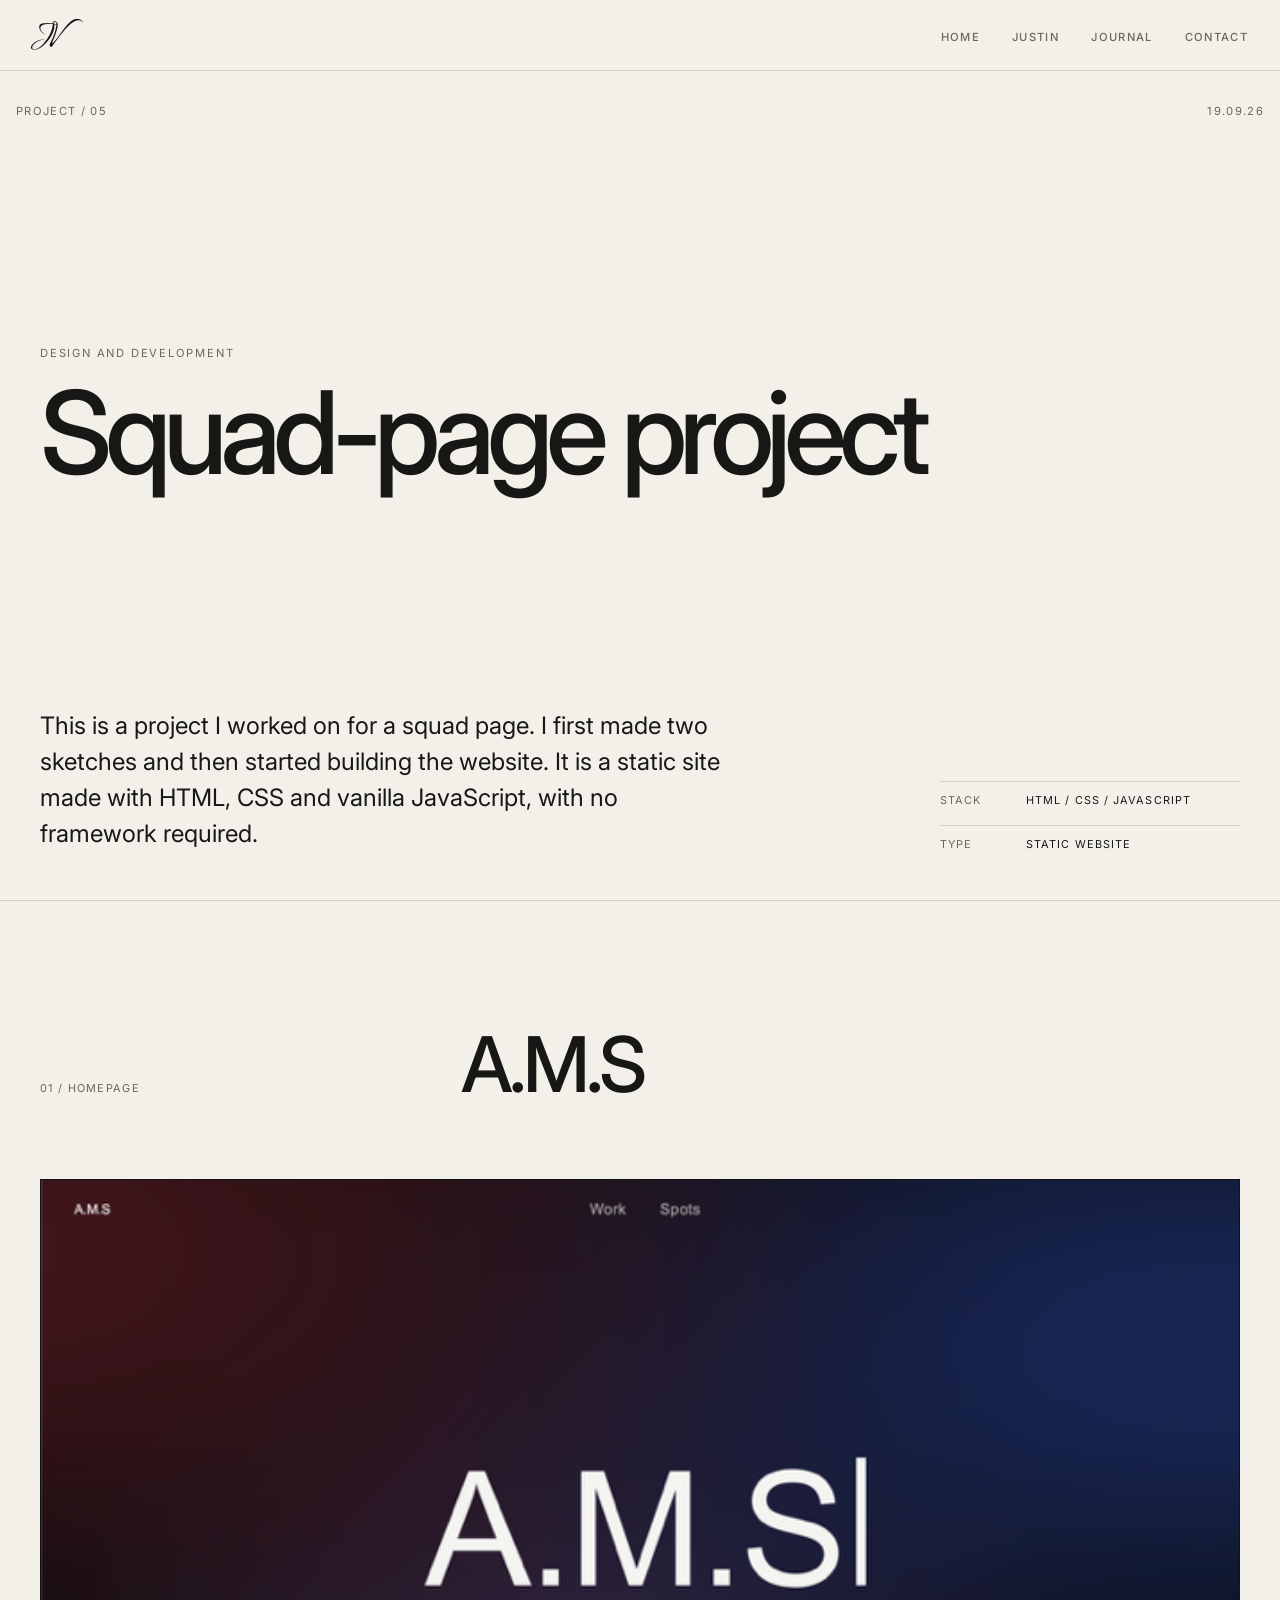
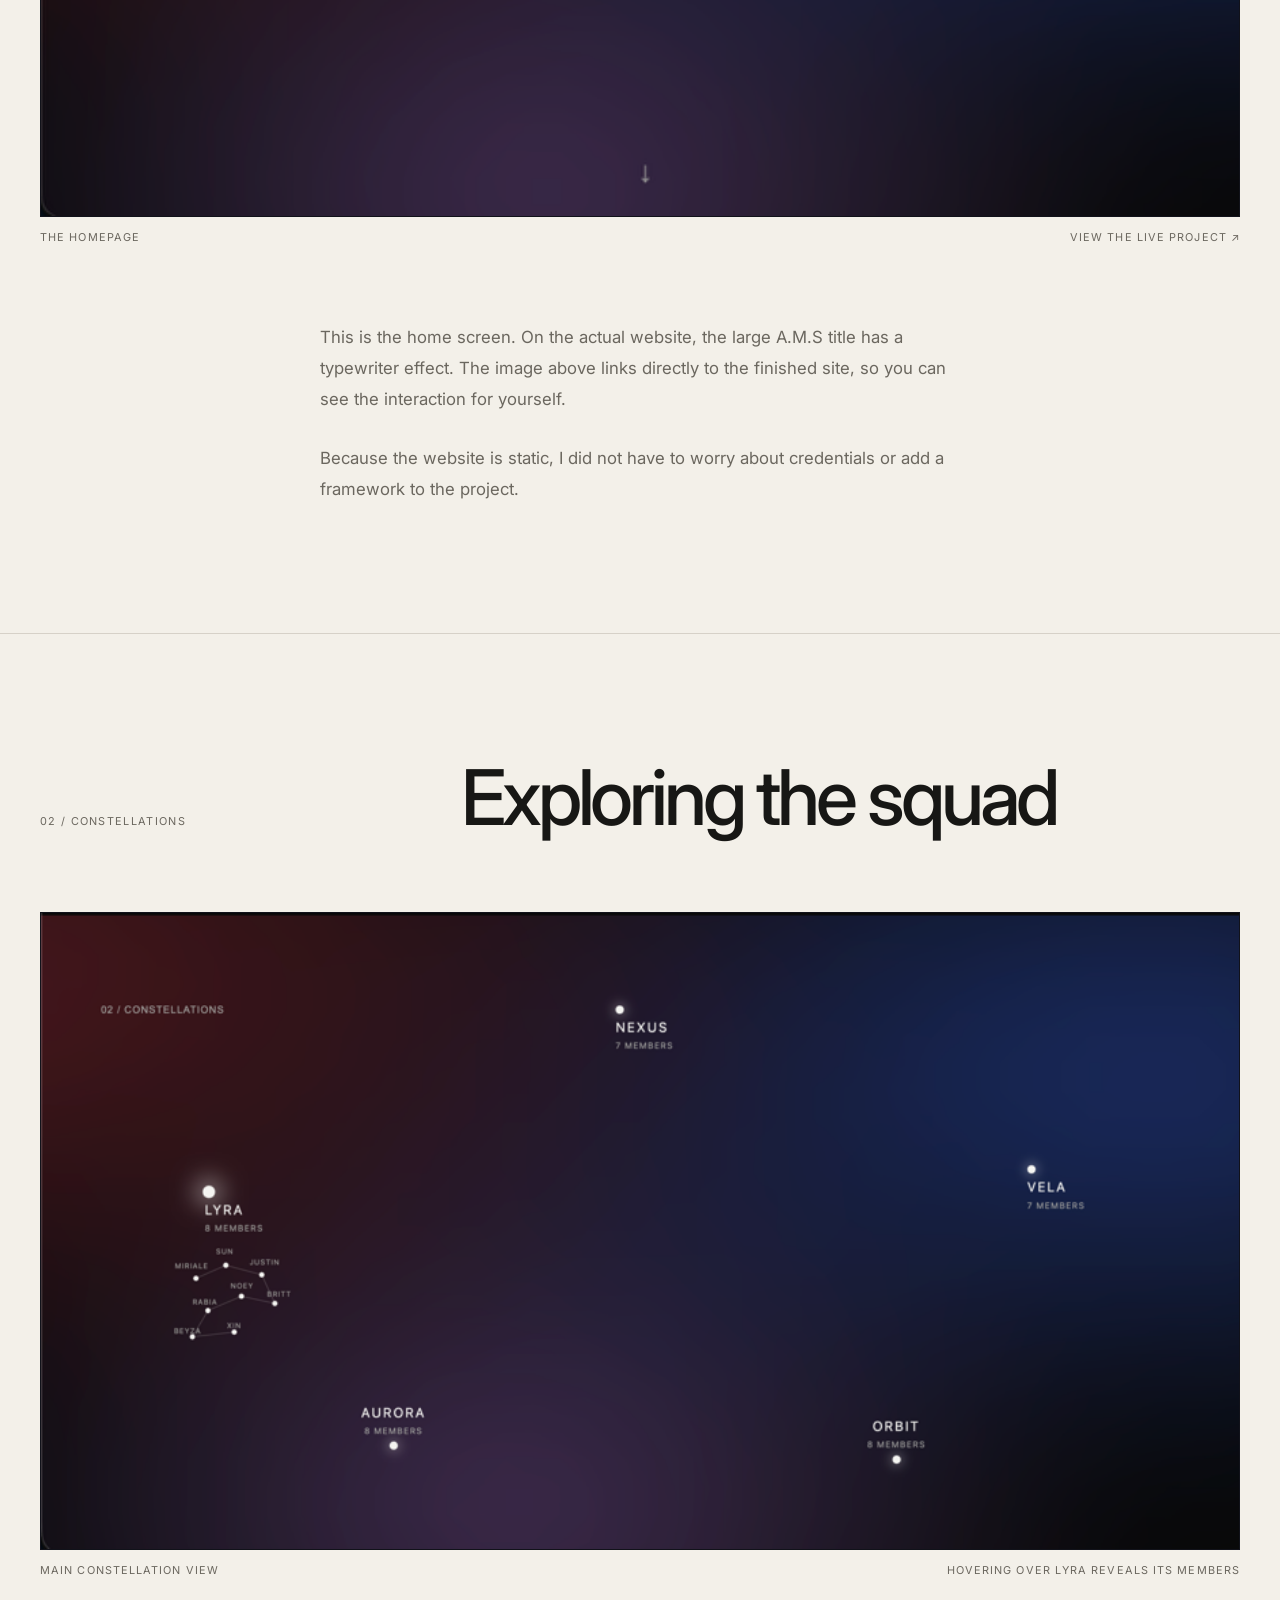
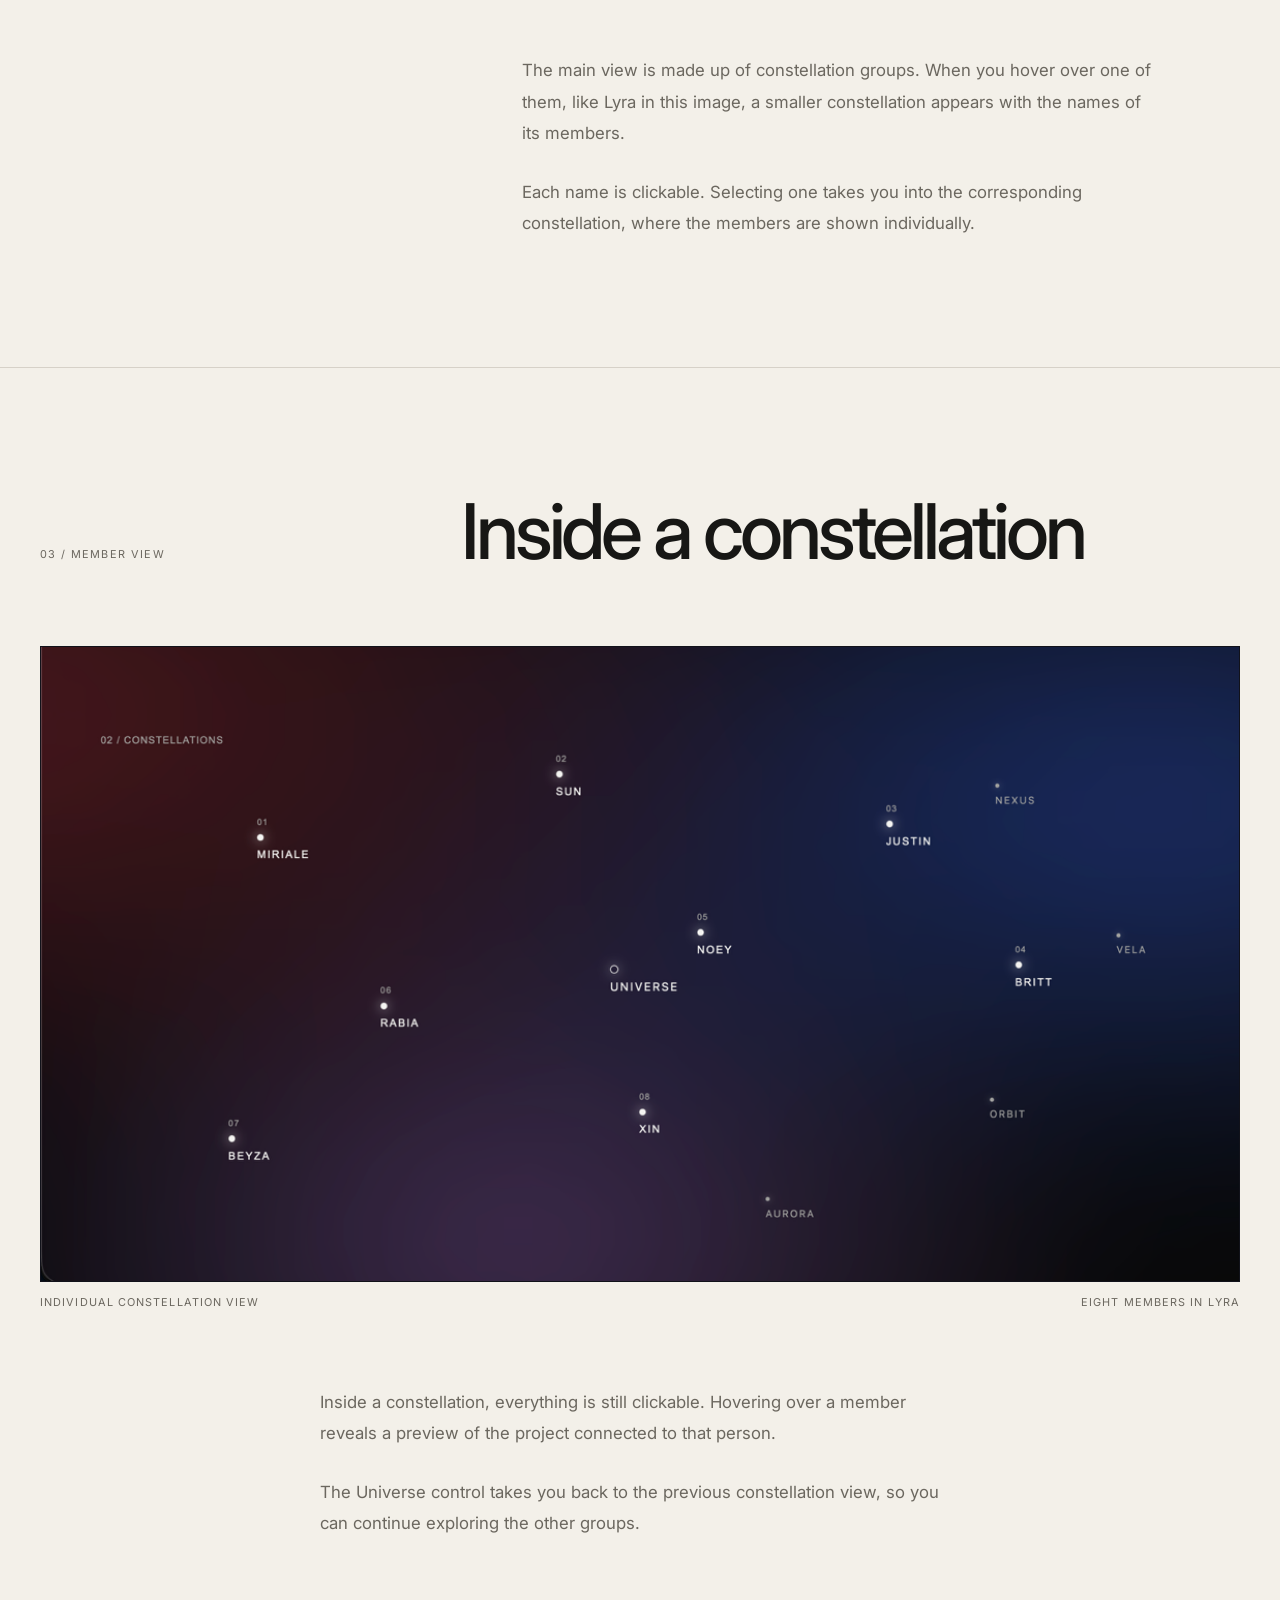
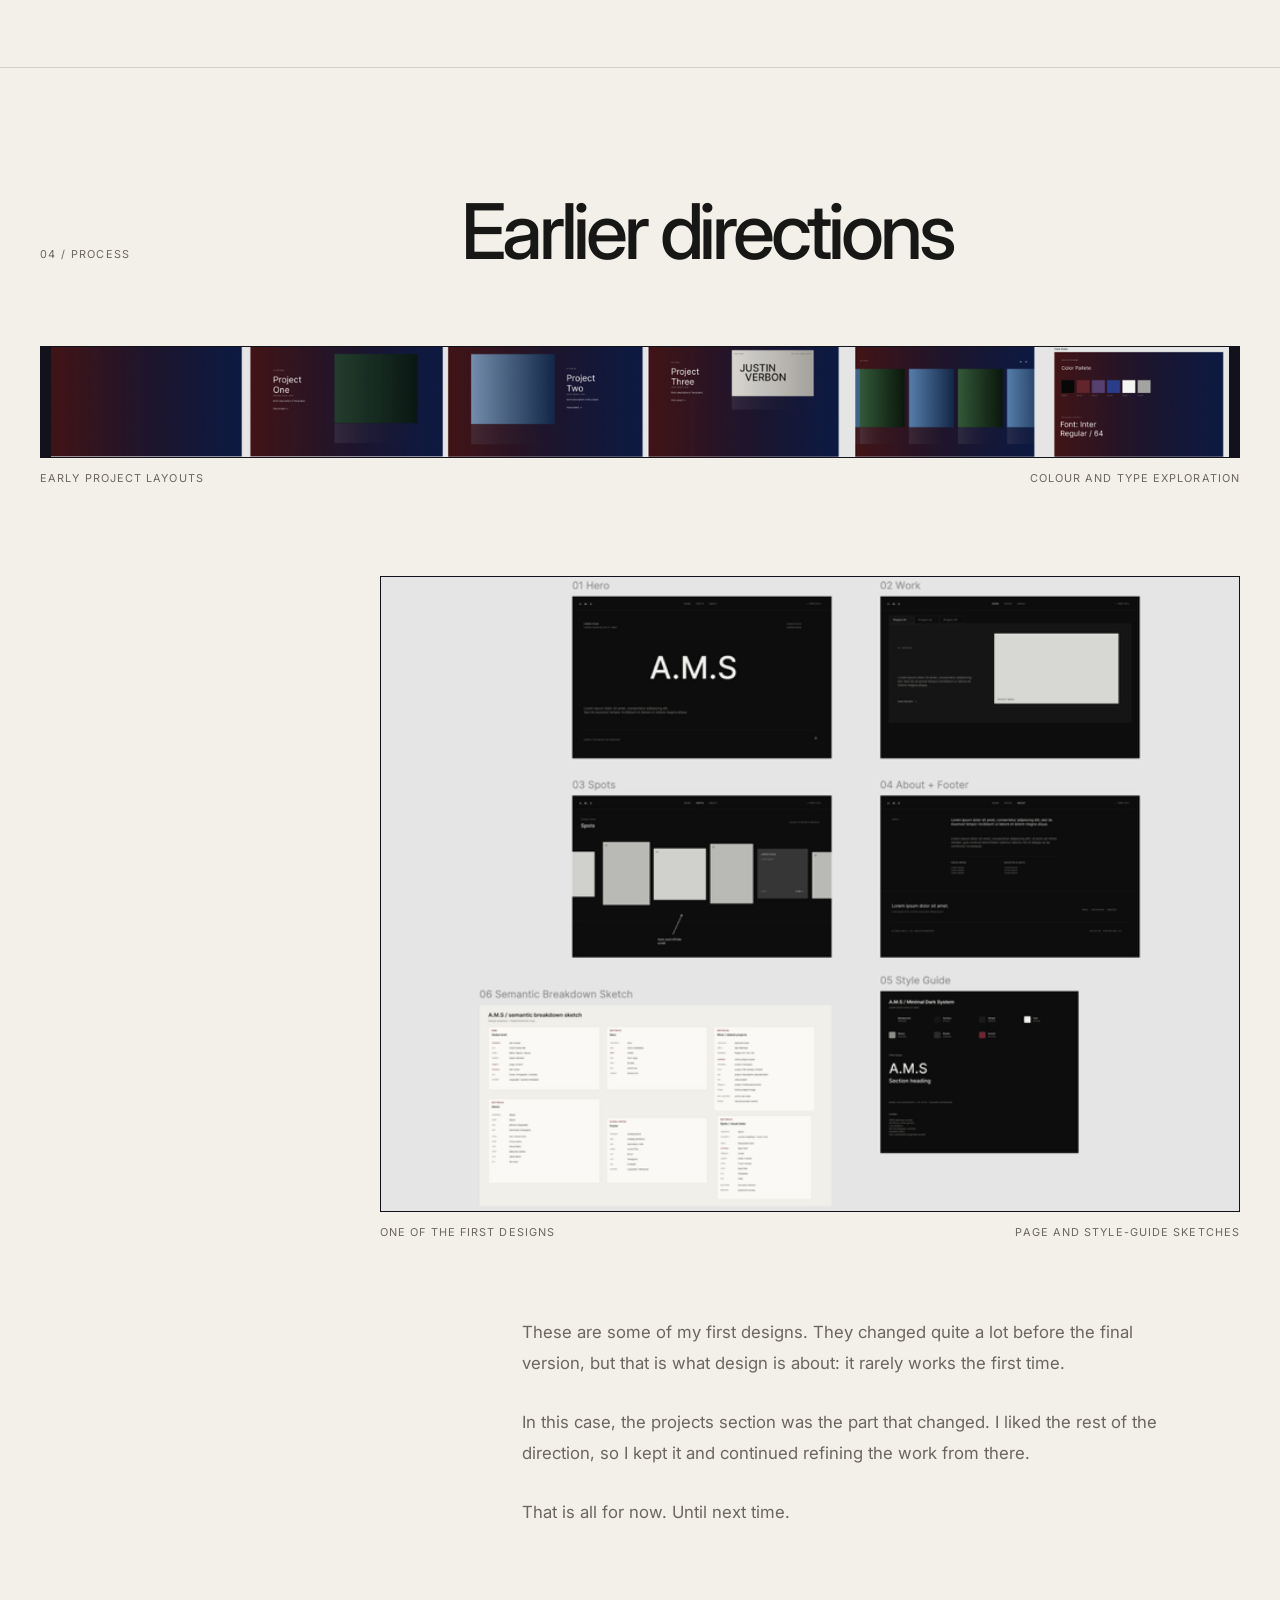
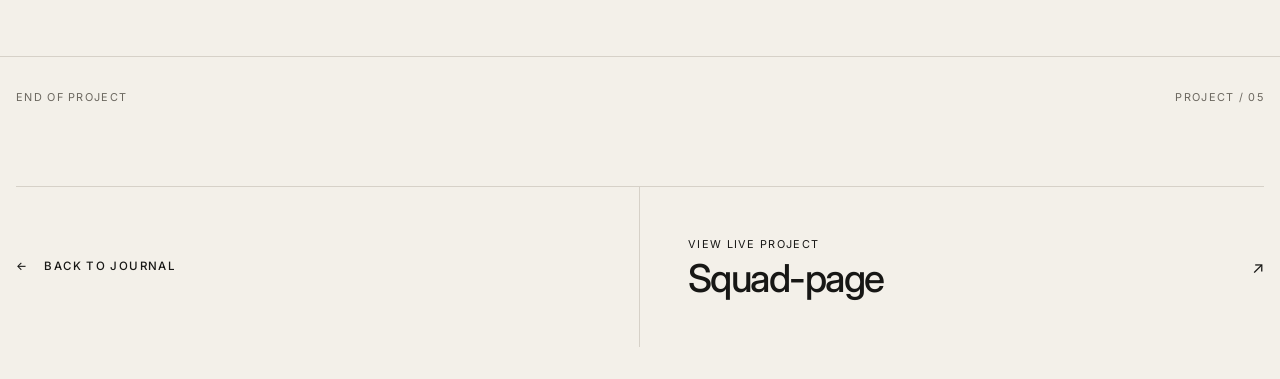
==== projects/squad-page/index.html @ 5b10aceb "Add squad page and project documentation with styles - Created a new HTML file for the squad page wi" ====
<!DOCTYPE html>
<html lang="en">

<head>
    <meta charset="UTF-8">
    <meta name="viewport" content="width=device-width, initial-scale=1.0">

    <meta
        name="description"
        content="A look at the design and development of a static squad page built with HTML, CSS and vanilla JavaScript."
    >

    <link
        rel="icon"
        href="data:image/svg+xml,<svg xmlns='http://www.w3.org/2000/svg' viewBox='0 0 100 100'><rect width='100' height='100' fill='%23681F2A'/><text x='50' y='72' font-size='55' font-family='Georgia, serif' fill='%23F3F0E9' text-anchor='middle'>JV</text></svg>"
    >

    <meta property="og:type" content="article">
    <meta property="og:title" content="Squad-page project - Justin Verbon">
    <meta property="og:description" content="A static squad page built with HTML, CSS and vanilla JavaScript.">

    <title>Squad-page project - Justin Verbon</title>

    <link rel="preconnect" href="https://fonts.googleapis.com">
    <link rel="preconnect" href="https://fonts.gstatic.com" crossorigin>

    <link
        href="https://fonts.googleapis.com/css2?family=Inter:wght@100;400;500;600&family=The+Nautigal:wght@400;700&display=swap"
        rel="stylesheet"
    >

    <link rel="stylesheet" href="../../styles/base.css">
    <link rel="stylesheet" href="../../styles/components.css">
    <link rel="stylesheet" href="../../styles/layout.css">
    <link rel="stylesheet" href="../../styles/project.css">
</head>

<body>

    <a class="skip-link" href="#main-content">
        Skip to main content
    </a>

    <header class="site-header">

        <nav class="navbar" aria-label="Main navigation">

            <a
                class="brand"
                href="../../index.html#home"
                aria-label="Justin Verbon - Home"
            >
                JV
            </a>

            <ul class="nav-links">
                <li><a href="../../index.html#home">Home</a></li>
                <li><a href="../../index.html#about">Justin</a></li>
                <li>
                    <a href="../../journal.html" aria-current="page">
                        Journal
                    </a>
                </li>
                <li><a href="../../index.html#contact">Contact</a></li>
            </ul>

        </nav>

    </header>


    <main id="main-content">

        <article class="project" aria-labelledby="project-title">

            <header class="project-hero">

                <div class="project-topline">
                    <p>Project / 05</p>
                    <time datetime="2026-09-19">19.09.26</time>
                </div>

                <div class="project-heading">
                    <p class="project-eyebrow">Design and development</p>

                    <h1 id="project-title">
                        Squad-page project
                    </h1>
                </div>

                <div class="project-intro">

                    <p>
                        This is a project I worked on for a squad page. I first
                        made two sketches and then started building the website.
                        It is a static site made with HTML, CSS and vanilla
                        JavaScript, with no framework required.
                    </p>

                    <dl class="project-details">
                        <div>
                            <dt>Stack</dt>
                            <dd>HTML / CSS / JavaScript</dd>
                        </div>

                        <div>
                            <dt>Type</dt>
                            <dd>Static website</dd>
                        </div>
                    </dl>

                </div>

            </header>


            <section class="project-section project-home" aria-labelledby="home-title">

                <header class="project-section-heading">
                    <p>01 / Homepage</p>
                    <h2 id="home-title">A.M.S</h2>
                </header>

                <a
                    class="project-figure-link"
                    href="https://justinverbon1234.github.io/your-tribe-squad-page/"
                    target="_blank"
                    rel="noopener noreferrer"
                    aria-label="Open the live Squad-page website"
                >
                    <figure class="project-figure project-figure-wide">
                        <img
                            src="../../images/projects/squad-page/homepage.png"
                            alt="The A.M.S homepage with a dark burgundy and blue gradient and a large A.M.S title"
                            width="669"
                            height="355"
                        >

                        <figcaption>
                            <span>The homepage</span>
                            <span>View the live project ↗</span>
                        </figcaption>
                    </figure>
                </a>

                <div class="project-copy">
                    <p>
                        This is the home screen. On the actual website, the
                        large A.M.S title has a typewriter effect. The image
                        above links directly to the finished site, so you can
                        see the interaction for yourself.
                    </p>

                    <p>
                        Because the website is static, I did not have to worry
                        about credentials or add a framework to the project.
                    </p>
                </div>

            </section>


            <section class="project-section" aria-labelledby="constellation-title">

                <header class="project-section-heading">
                    <p>02 / Constellations</p>
                    <h2 id="constellation-title">Exploring the squad</h2>
                </header>

                <figure class="project-figure project-figure-wide">
                    <img
                        src="../../images/projects/squad-page/constellation-overview.png"
                        alt="The main constellation view with Lyra, Nexus, Vela, Aurora and Orbit placed across a dark gradient"
                        width="883"
                        height="469"
                        loading="lazy"
                        decoding="async"
                    >

                    <figcaption>
                        <span>Main constellation view</span>
                        <span>Hovering over Lyra reveals its members</span>
                    </figcaption>
                </figure>

                <div class="project-copy project-copy-right">
                    <p>
                        The main view is made up of constellation groups. When
                        you hover over one of them, like Lyra in this image, a
                        smaller constellation appears with the names of its
                        members.
                    </p>

                    <p>
                        Each name is clickable. Selecting one takes you into
                        the corresponding constellation, where the members are
                        shown individually.
                    </p>
                </div>

            </section>


            <section class="project-section" aria-labelledby="member-title">

                <header class="project-section-heading">
                    <p>03 / Member view</p>
                    <h2 id="member-title">Inside a constellation</h2>
                </header>

                <figure class="project-figure project-figure-wide">
                    <img
                        src="../../images/projects/squad-page/member-constellation.png"
                        alt="An individual constellation showing eight member names and a Universe control"
                        width="1158"
                        height="613"
                        loading="lazy"
                        decoding="async"
                    >

                    <figcaption>
                        <span>Individual constellation view</span>
                        <span>Eight members in Lyra</span>
                    </figcaption>
                </figure>

                <div class="project-copy">
                    <p>
                        Inside a constellation, everything is still clickable.
                        Hovering over a member reveals a preview of the project
                        connected to that person.
                    </p>

                    <p>
                        The Universe control takes you back to the previous
                        constellation view, so you can continue exploring the
                        other groups.
                    </p>
                </div>

            </section>


            <section class="project-section project-process" aria-labelledby="process-title">

                <header class="project-section-heading">
                    <p>04 / Process</p>
                    <h2 id="process-title">Earlier directions</h2>
                </header>

                <div class="project-gallery">

                    <figure class="project-figure project-figure-strip">
                        <img
                            src="../../images/projects/squad-page/early-project-layouts.png"
                            alt="A wide strip of early project-card layouts, a colour palette and type notes"
                            width="1430"
                            height="134"
                            loading="lazy"
                            decoding="async"
                        >

                        <figcaption>
                            <span>Early project layouts</span>
                            <span>Colour and type exploration</span>
                        </figcaption>
                    </figure>

                    <figure class="project-figure project-figure-process">
                        <img
                            src="../../images/projects/squad-page/early-page-concepts.png"
                            alt="Early page concepts for the hero, work, spots, footer and style guide"
                            width="739"
                            height="546"
                            loading="lazy"
                            decoding="async"
                        >

                        <figcaption>
                            <span>One of the first designs</span>
                            <span>Page and style-guide sketches</span>
                        </figcaption>
                    </figure>

                </div>

                <div class="project-copy project-copy-right">
                    <p>
                        These are some of my first designs. They changed quite
                        a lot before the final version, but that is what design
                        is about: it rarely works the first time.
                    </p>

                    <p>
                        In this case, the projects section was the part that
                        changed. I liked the rest of the direction, so I kept
                        it and continued refining the work from there.
                    </p>

                    <p>That is all for now. Until next time.</p>
                </div>

            </section>


            <footer class="project-footer">

                <div class="project-footer-meta">
                    <p>End of project</p>
                    <p>Project / 05</p>
                </div>

                <nav class="project-navigation" aria-label="Project navigation">

                    <a class="project-back" href="../../journal.html">
                        <span aria-hidden="true">←</span>
                        <span>Back to Journal</span>
                    </a>

                    <a
                        class="project-live"
                        href="https://justinverbon1234.github.io/your-tribe-squad-page/"
                        target="_blank"
                        rel="noopener noreferrer"
                    >
                        <span>
                            View live project
                            <small>Squad-page</small>
                        </span>
                        <span aria-hidden="true">↗</span>
                    </a>

                </nav>

            </footer>

        </article>

    </main>

</body>

</html>
---- styles/base.css ----
:root {
    --font-sans: "Inter", sans-serif;
    --font-logo: "The Nautigal", cursive;

    --background: #F3F0E9;
    --background-alt: #EAE6DE;

    --text: #171715;
    --text-muted: #6B675F;

    --border: #D6D1C8;
    --accent: #681F2A;

    --header-height: 70px;

    --transition-default: 300ms ease;
    --transition-slow: 700ms ease;

    --radius-default: 0.75rem;
    --radius-full: 999px;
}

*,
*::before,
*::after {
    box-sizing: border-box;
}

html {
    scroll-behavior: smooth;
}

body {
    min-height: 100vh;
    margin: 0;
    background-color: var(--background);
    color: var(--text);
    font-family: var(--font-sans);
    line-height: 1.5;
}

section {
    scroll-margin-top: 5rem;
}

img {
    display: block;
    max-width: 100%;
}

a {
    color: inherit;
}

.skip-link {
    position: fixed;
    top: 1rem;
    left: 1rem;
    z-index: 1000;

    padding: 0.75rem 1rem;
    background: var(--text);
    color: var(--background);

    font-size: 0.75rem;
    font-weight: 500;
    text-transform: uppercase;
    letter-spacing: 0.08em;
    text-decoration: none;

    transform: translateY(-200%);
    transition: transform var(--transition-default);
}

.skip-link:focus {
    transform: translateY(0);
}

.skip-link:focus-visible {
    outline: 2px solid var(--accent);
    outline-offset: 3px;
}

.visually-hidden {
    position: absolute;
    width: 1px;
    height: 1px;
    margin: -1px;
    padding: 0;
    overflow: hidden;
    clip: rect(0 0 0 0);
    white-space: nowrap;
    border: 0;
}

@media (prefers-reduced-motion: reduce) {
    html {
        scroll-behavior: auto;
    }
}
---- styles/components.css ----
.reveal {
    opacity: 0;
    transform: translateY(28px);
    transition:
        opacity var(--transition-slow),
        transform var(--transition-slow);
}

.reveal.visible {
    opacity: 1;
    transform: translateY(0);
}

.site-header {
    position: sticky;
    top: 0;
    z-index: 20;
}

.navbar {
    display: flex;
    align-items: center;
    justify-content: space-between;
    padding: 1rem 2rem;
    border-bottom: 1px solid var(--border);
    background: var(--background);
}

.brand {
    font-family: var(--font-logo);
    font-size: 2.4rem;
    color: var(--text);
    line-height: 1;
    letter-spacing: -0.06em;
    text-decoration: none;
}

.nav-links {
    display: flex;
    gap: 2rem;
    list-style: none;
    margin: 0;
    padding: 0;
}

.nav-links a {
    position: relative;
    display: inline-block;
    color: var(--text-muted);
    text-decoration: none;
    text-transform: uppercase;
    letter-spacing: 0.12em;
    font-size: 0.7rem;
    font-weight: 500;
    transition:
        color var(--transition-default),
        transform var(--transition-default);
}

.nav-links a:hover {
    color: var(--text);
    transform: translateY(-1px);
}

.nav-links a::after {
    content: "";
    position: absolute;
    left: 0;
    bottom: -0.4rem;
    width: 100%;
    height: 1px;
    background: var(--text);
    transform: scaleX(0);
    transform-origin: left;
    transition: transform var(--transition-default);
}

.nav-links a:hover::after {
    transform: scaleX(1);
}

.brand:focus-visible,
.nav-links a:focus-visible {
    outline: 2px solid var(--accent);
    outline-offset: 4px;
}

@media (prefers-reduced-motion: reduce) {
    .reveal {
        opacity: 1;
        transform: none;
        transition: none;
    }

    .nav-links a {
        transition: none;
    }

    .nav-links a:hover {
        transform: none;
    }

    .nav-links a::after {
        transition: none;
    }
}
---- styles/layout.css ----
.about,
.journal,
.contact {
    min-height: 100svh;
    padding: 2rem 1rem;
    border-top: 1px solid var(--border);
    display: flex;
    flex-direction: column;
    justify-content: space-between;
}

.section-header {
    display: flex;
    align-items: center;
    margin-top: 1rem;
}

.section-header h2 {
    margin: 0;
    font-family: var(--font-logo);
    font-size: clamp(3rem, 10vw, 8rem);
    font-weight: 400;
    line-height: 1;
    letter-spacing: -0.07em;
}

.section-footer {
    display: flex;
    justify-content: space-between;
    margin-top: auto;
    font-size: 0.75rem;
    text-transform: uppercase;
    letter-spacing: 0.08em;
}

.section-footer p {
    margin: 0;
}

@media (max-width: 768px) {
    .about,
    .journal,
    .contact {
        padding: 1.5rem 1rem;
    }

    .section-header h2 {
        font-size: clamp(3rem, 16vw, 6rem);
    }
}
---- styles/project.css ----
.project {
    width: 100%;
}


/* Project hero */

.project-hero {
    min-height: calc(100svh - var(--header-height));
    padding: 2rem 1rem 3rem;

    display: flex;
    flex-direction: column;
    justify-content: space-between;

    border-bottom: 1px solid var(--border);
}

.project-topline {
    display: flex;
    justify-content: space-between;
    align-items: center;

    color: var(--text-muted);

    font-size: 0.7rem;
    text-transform: uppercase;
    letter-spacing: 0.12em;
}

.project-topline p {
    margin: 0;
}

.project-heading {
    width: min(1200px, 100%);
    margin: auto;
}

.project-eyebrow {
    margin: 0 0 1.25rem;

    color: var(--text-muted);

    font-size: 0.7rem;
    text-transform: uppercase;
    letter-spacing: 0.16em;
}

.project-heading h1 {
    max-width: 1150px;
    margin: 0;

    color: var(--text);

    font-size: clamp(4rem, 9vw, 9rem);
    font-weight: 500;
    line-height: 0.88;
    letter-spacing: -0.065em;
}

.project-intro {
    width: min(1200px, 100%);
    margin: 0 auto;

    display: grid;
    grid-template-columns: minmax(0, 680px) minmax(220px, 300px);
    justify-content: space-between;
    align-items: end;
    gap: 4rem;
}

.project-intro > p {
    margin: 0;

    color: var(--text);

    font-size: clamp(1.1rem, 2vw, 1.5rem);
    line-height: 1.5;
}

.project-details {
    margin: 0;

    display: grid;
    gap: 1rem;
}

.project-details div {
    padding-top: 0.65rem;

    display: grid;
    grid-template-columns: 70px 1fr;
    gap: 1rem;

    border-top: 1px solid var(--border);
}

.project-details dt,
.project-details dd {
    margin: 0;

    font-size: 0.68rem;
    text-transform: uppercase;
    letter-spacing: 0.1em;
}

.project-details dt {
    color: var(--text-muted);
}


/* Editorial sections */

.project-section {
    width: min(1320px, 100%);
    margin: 0 auto;
    padding: clamp(5rem, 10vw, 10rem) 1rem;

    border-bottom: 1px solid var(--border);
}

.project-section-heading {
    width: min(1200px, 100%);
    margin: 0 auto clamp(2.5rem, 6vw, 5rem);

    display: grid;
    grid-template-columns: 1fr 2fr;
    align-items: end;
    gap: 2rem;
}

.project-section-heading p {
    margin: 0 0 0.4rem;

    color: var(--text-muted);

    font-size: 0.68rem;
    text-transform: uppercase;
    letter-spacing: 0.12em;
}

.project-section-heading h2 {
    margin: 0;

    color: var(--text);

    font-size: clamp(2.75rem, 6vw, 6rem);
    font-weight: 500;
    line-height: 0.95;
    letter-spacing: -0.055em;
}

.project-figure-link {
    display: block;
    color: inherit;
    text-decoration: none;
}

.project-figure {
    margin: 0;
}

.project-figure img {
    width: 100%;
    height: auto;

    background: #11121b;
    border: 1px solid rgba(23, 23, 21, 0.16);
}

.project-figure-wide {
    width: min(1200px, 100%);
    margin: 0 auto;
}

.project-figure figcaption {
    padding-top: 0.75rem;

    display: flex;
    justify-content: space-between;
    gap: 1.5rem;

    color: var(--text-muted);

    font-size: 0.68rem;
    text-transform: uppercase;
    letter-spacing: 0.1em;
}

.project-figure-link img {
    transition: filter var(--transition-default);
}

.project-figure-link:hover img {
    filter: brightness(1.08);
}

.project-figure-link:hover figcaption span:last-child {
    color: var(--accent);
}

.project-figure-link:focus-visible {
    outline: 2px solid var(--accent);
    outline-offset: 6px;
}

.project-copy {
    width: min(640px, 100%);
    margin: clamp(3rem, 6vw, 6rem) auto 0;
}

.project-copy-right {
    margin-right: clamp(0rem, 8vw, 8rem);
}

.project-copy p {
    margin: 0 0 1.75rem;

    color: var(--text-muted);

    font-size: 1.05rem;
    line-height: 1.85;
}

.project-copy p:last-child {
    margin-bottom: 0;
}

.project-process {
    border-bottom: 0;
}

.project-gallery {
    width: min(1200px, 100%);
    margin: 0 auto;

    display: grid;
    gap: clamp(3rem, 7vw, 7rem);
}

.project-figure-strip img {
    aspect-ratio: 1430 / 134;
    object-fit: contain;
}

.project-figure-process {
    width: min(860px, 82%);
    margin-left: auto;
}


/* Project footer */

.project-footer {
    padding: 2rem 1rem;

    border-top: 1px solid var(--border);
}

.project-footer-meta {
    margin-bottom: 5rem;

    display: flex;
    justify-content: space-between;

    color: var(--text-muted);

    font-size: 0.68rem;
    text-transform: uppercase;
    letter-spacing: 0.12em;
}

.project-footer-meta p {
    margin: 0;
}

.project-navigation {
    display: grid;
    grid-template-columns: 1fr 1fr;

    border-top: 1px solid var(--border);
}

.project-navigation a {
    min-height: 160px;

    display: flex;
    align-items: center;

    color: var(--text);
    text-decoration: none;

    transition:
        color var(--transition-default),
        padding var(--transition-default);
}

.project-back {
    gap: 1rem;

    border-right: 1px solid var(--border);

    font-size: 0.72rem;
    font-weight: 500;
    text-transform: uppercase;
    letter-spacing: 0.12em;
}

.project-live {
    padding-left: 3rem;

    justify-content: space-between;
    gap: 2rem;

    text-align: left;
}

.project-live > span:first-child {
    display: flex;
    flex-direction: column;
    gap: 0.4rem;

    font-size: 0.68rem;
    text-transform: uppercase;
    letter-spacing: 0.12em;
}

.project-live small {
    color: var(--text);

    font-size: clamp(1.5rem, 3vw, 3rem);
    font-weight: 500;
    line-height: 1;
    letter-spacing: -0.04em;
    text-transform: none;
}

.project-navigation a:hover {
    color: var(--accent);
}

.project-back:hover {
    padding-left: 0.75rem;
}

.project-live:hover {
    padding-left: 3.75rem;
}

.project-navigation a:focus-visible {
    outline: 2px solid var(--accent);
    outline-offset: 4px;
}


/* Responsive layout */

@media (max-width: 768px) {

    .project-hero {
        min-height: auto;
        gap: 5rem;
        padding: 1.5rem 1rem 2.5rem;
    }

    .project-heading h1 {
        font-size: clamp(3.5rem, 17vw, 6rem);
    }

    .project-intro {
        grid-template-columns: 1fr;
        gap: 2.5rem;
    }

    .project-section-heading {
        grid-template-columns: 1fr;
        gap: 1rem;
    }

    .project-figure figcaption {
        flex-direction: column;
        gap: 0.35rem;
    }

    .project-copy-right {
        margin-right: auto;
    }

    .project-figure-process {
        width: 100%;
    }

    .project-navigation {
        grid-template-columns: 1fr;
    }

    .project-navigation a {
        min-height: 120px;
    }

    .project-back {
        border-right: 0;
        border-bottom: 1px solid var(--border);
    }

    .project-live {
        padding-left: 0;
    }

    .project-live:hover {
        padding-left: 0.75rem;
    }

}

@media (max-width: 560px) {

    .navbar {
        padding-right: 1rem;
        padding-left: 1rem;
    }

    .brand {
        font-size: 2rem;
    }

    .nav-links {
        gap: 1rem;
    }

    .nav-links a {
        font-size: 0.6rem;
        letter-spacing: 0.09em;
    }

    .project-section {
        padding-left: 0;
        padding-right: 0;
    }

    .project-section-heading,
    .project-copy,
    .project-figure figcaption {
        padding-left: 1rem;
        padding-right: 1rem;
    }

    .project-figure img {
        border-left: 0;
        border-right: 0;
    }

}

@media (prefers-reduced-motion: reduce) {

    .project-figure-link img,
    .project-navigation a {
        transition: none;
    }

}
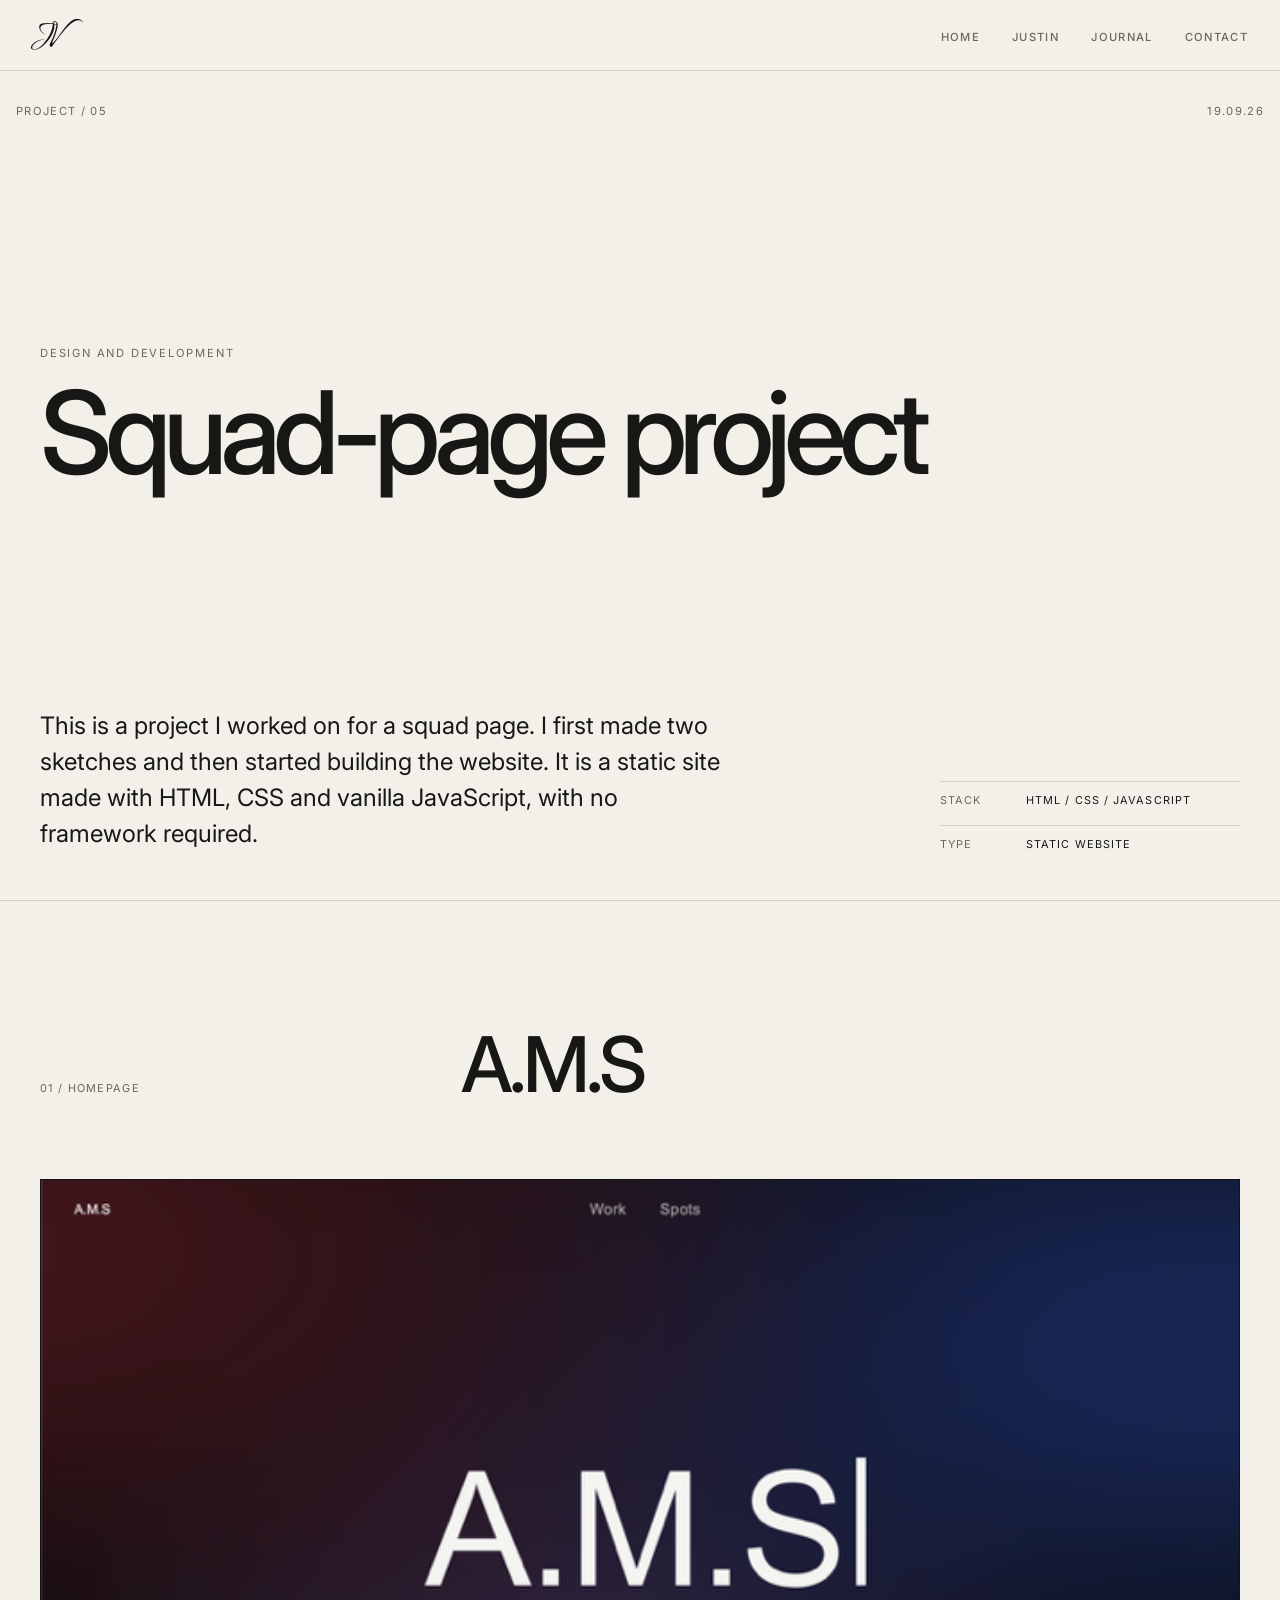
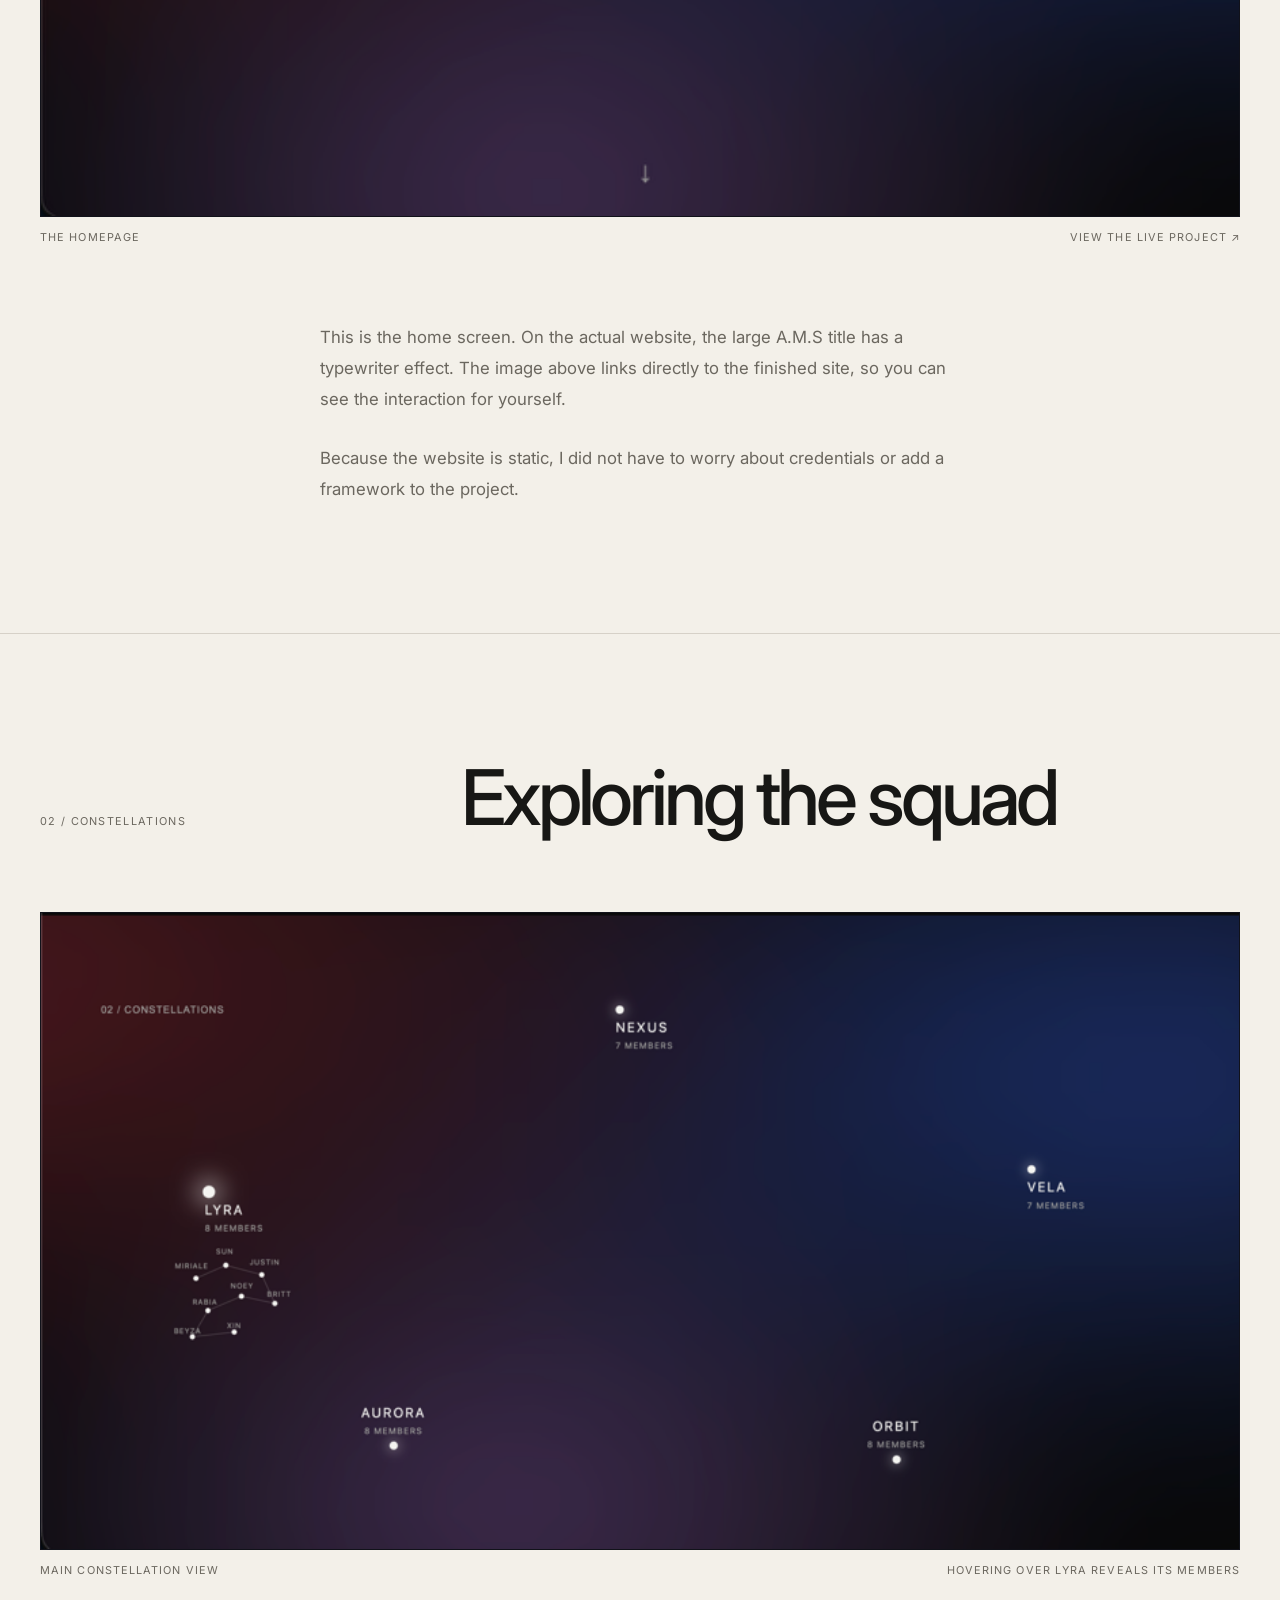
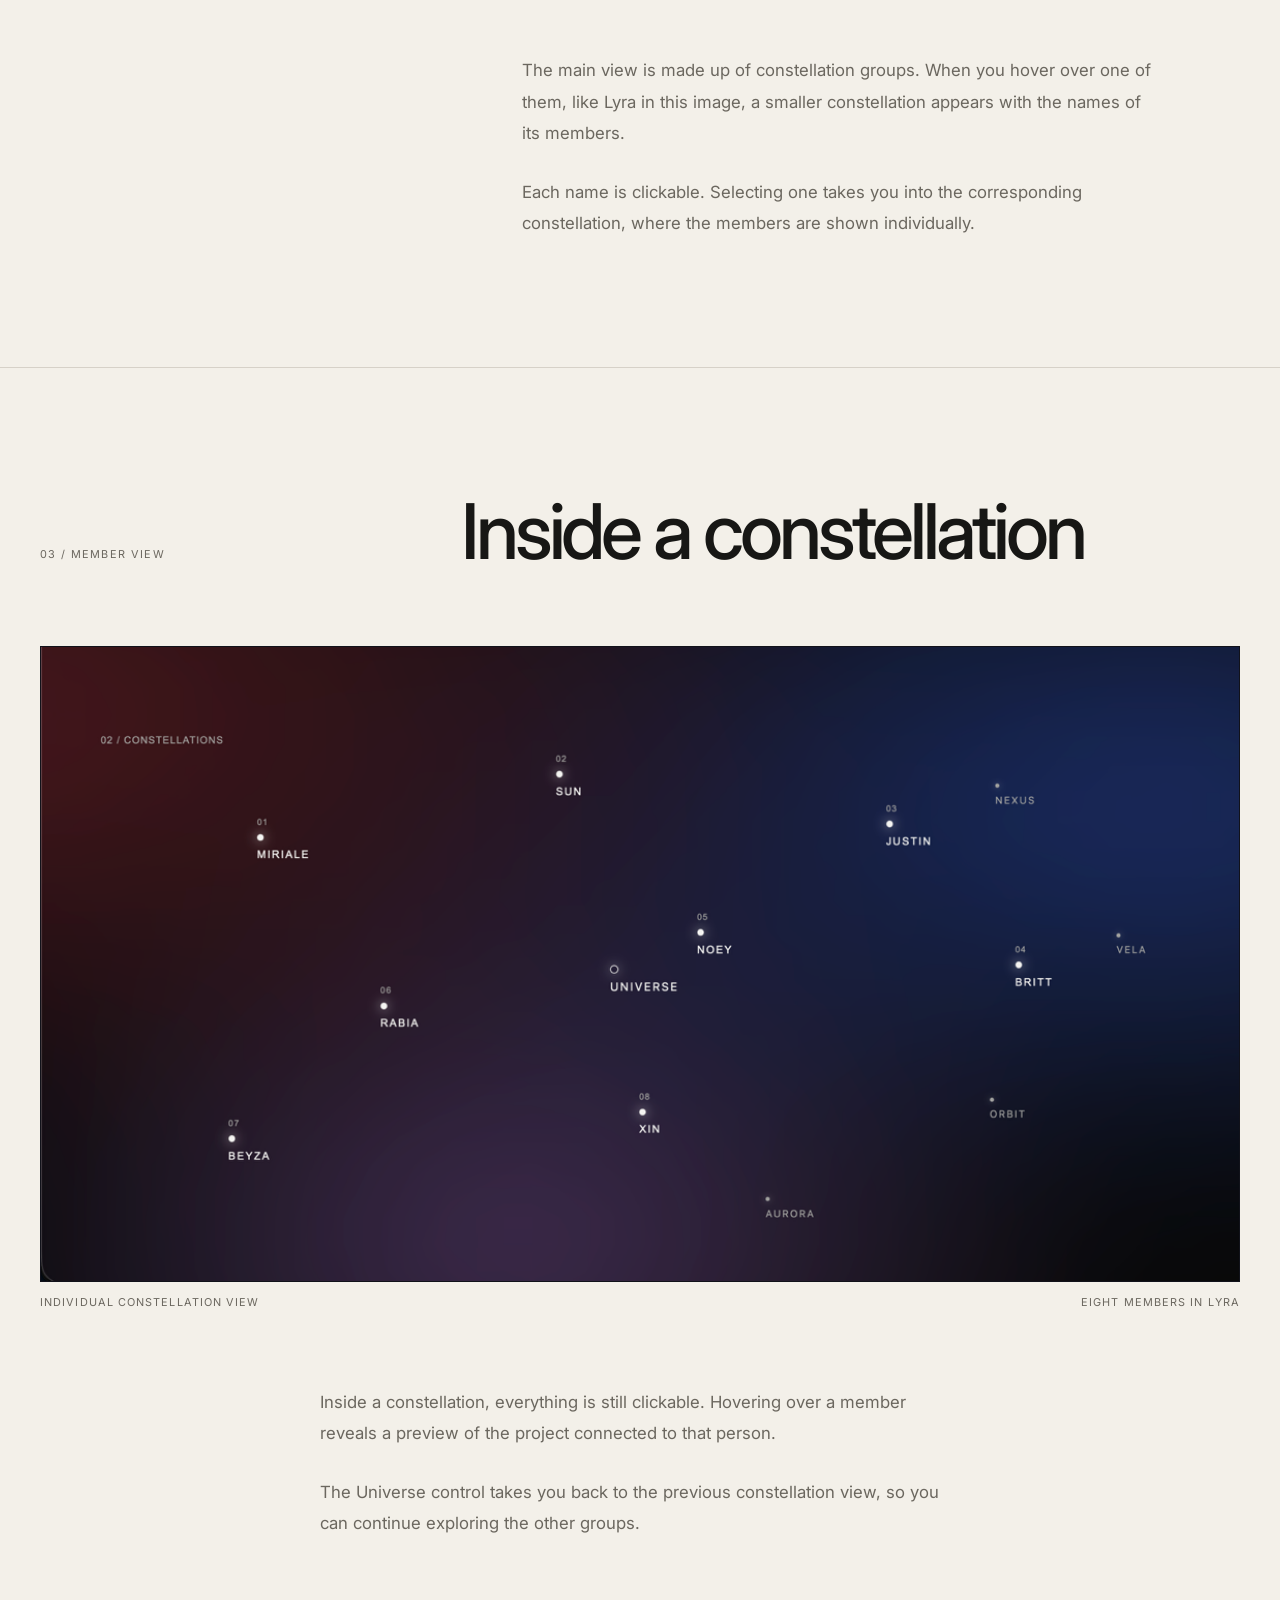
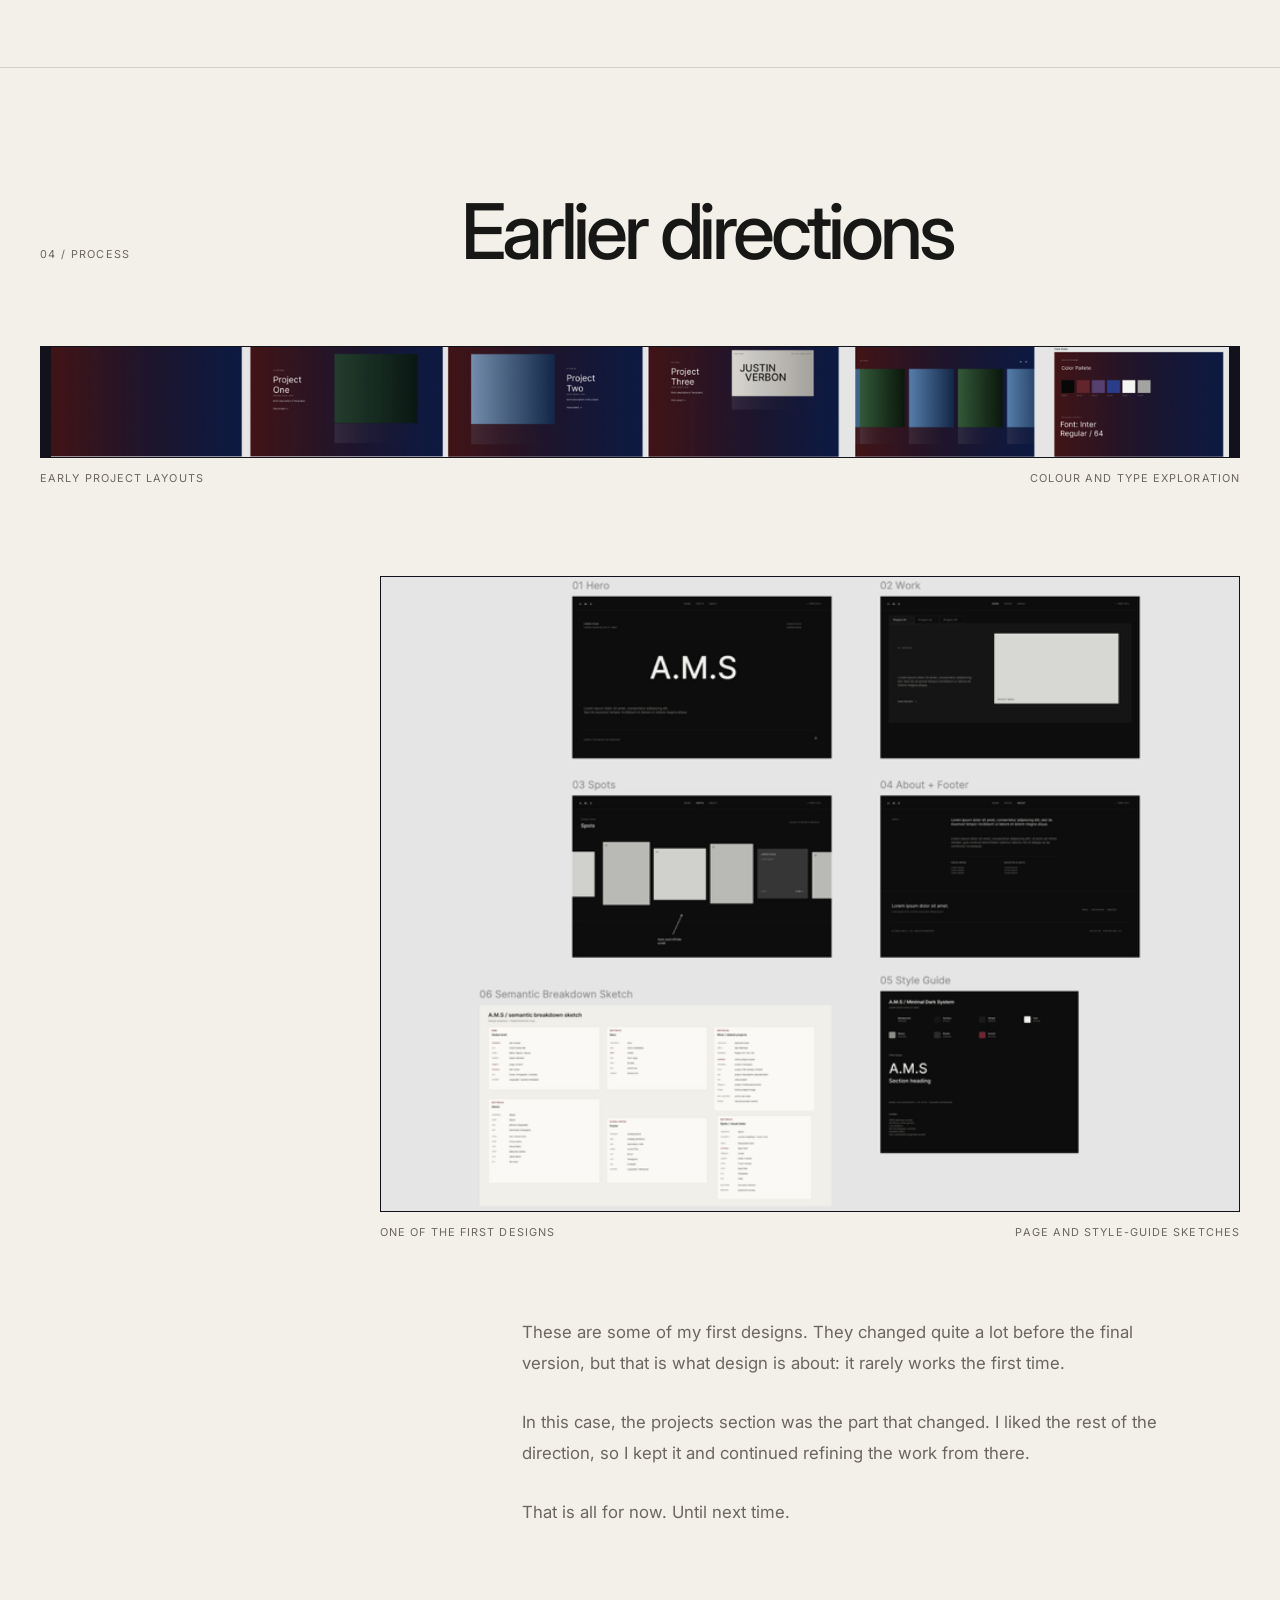
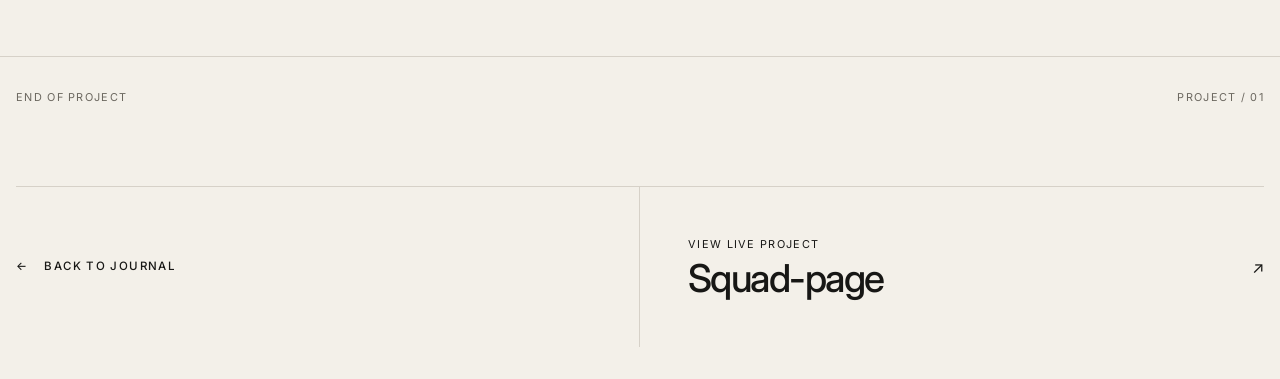
==== commit 1afba87c: "Update project number in footer from 05 to 01" ====
--- a/projects/squad-page/index.html
+++ b/projects/squad-page/index.html
@@ -307,7 +307,7 @@
 
                 <div class="project-footer-meta">
                     <p>End of project</p>
-                    <p>Project / 05</p>
+                    <p>Project / 01</p>
                 </div>
 
                 <nav class="project-navigation" aria-label="Project navigation">
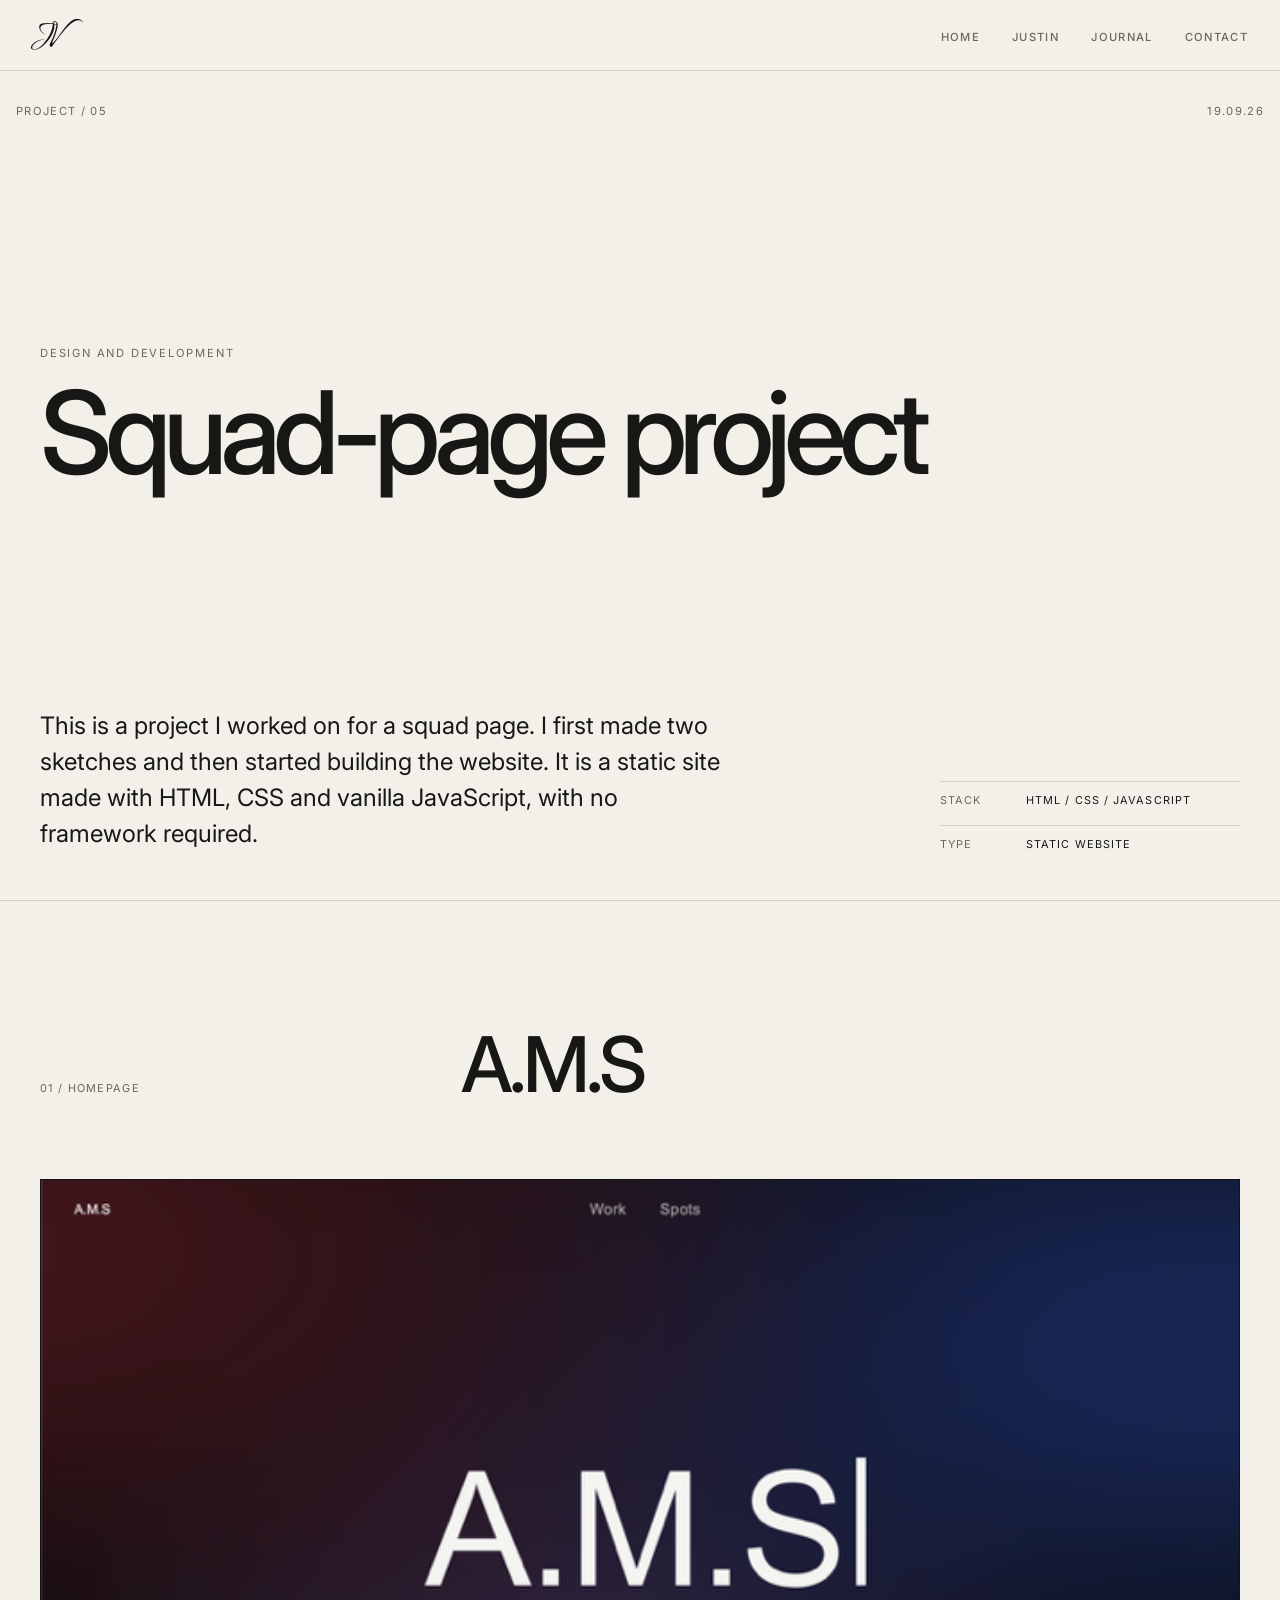
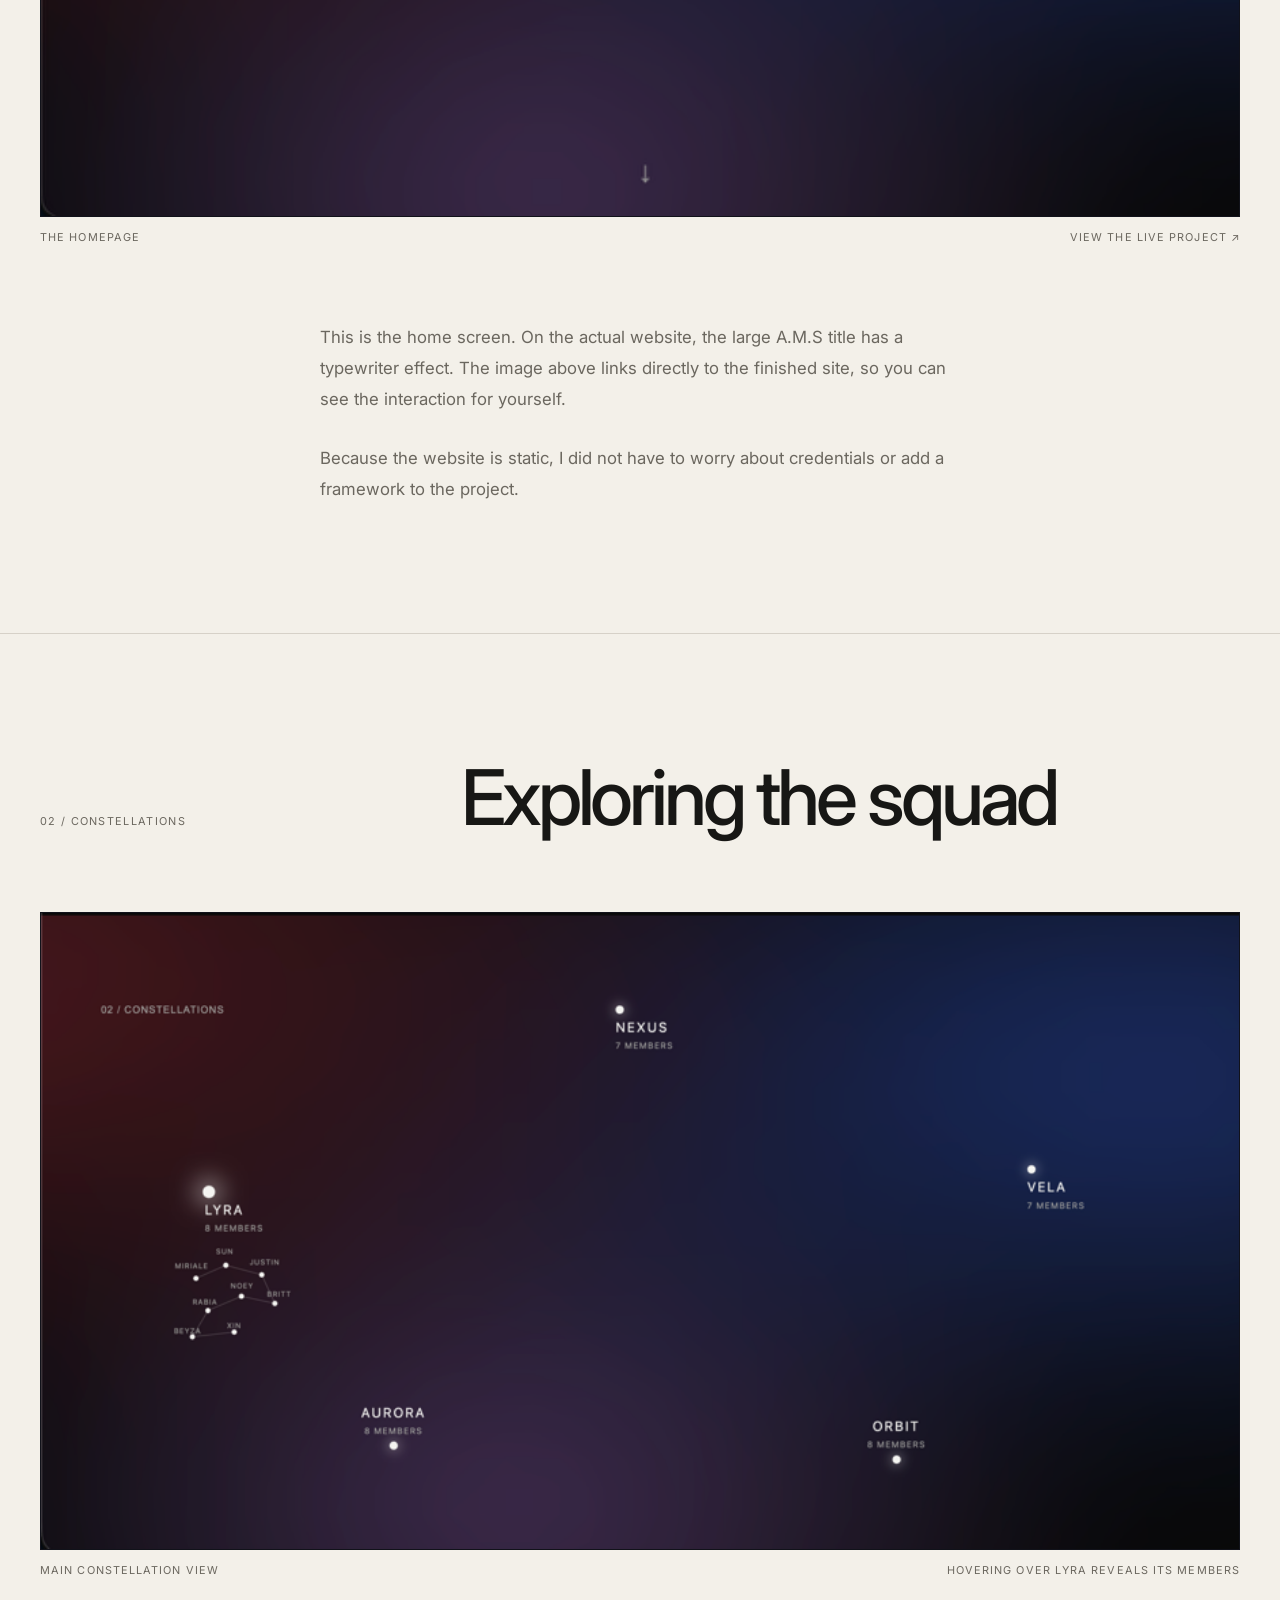
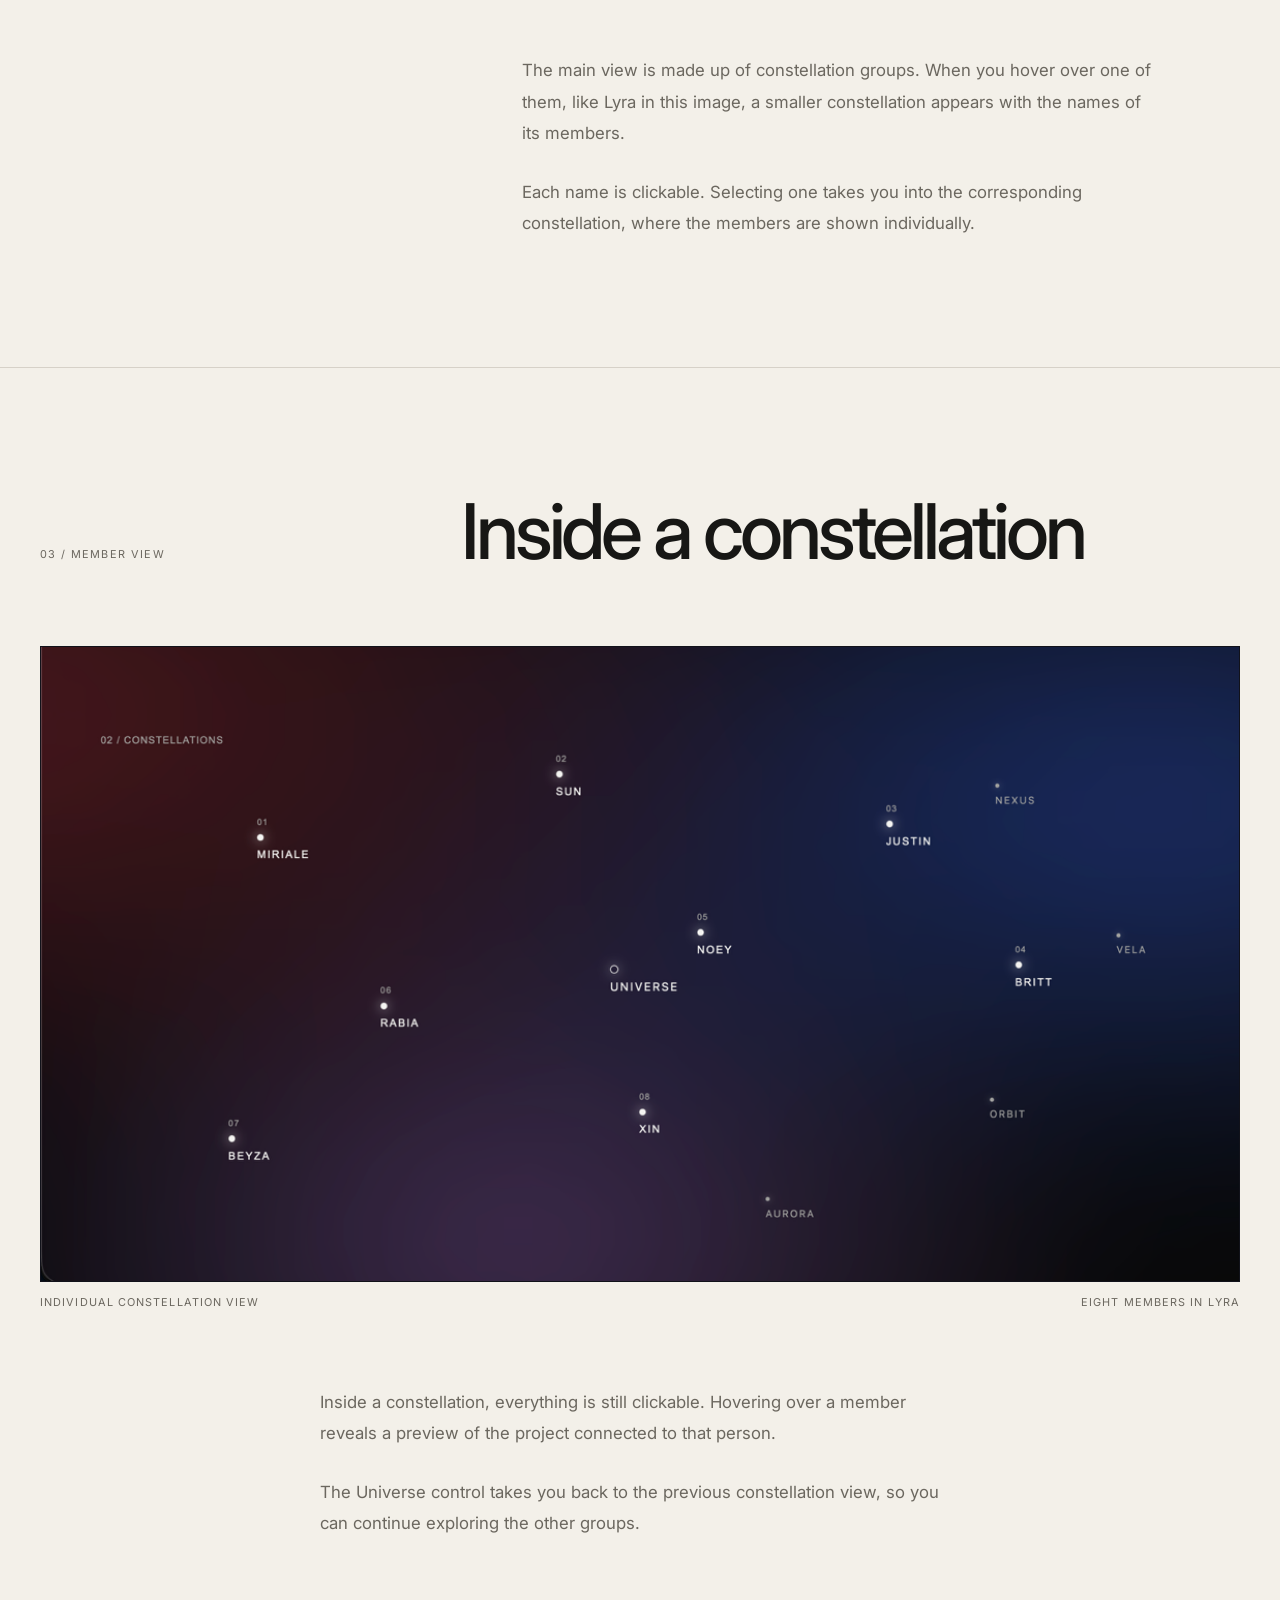
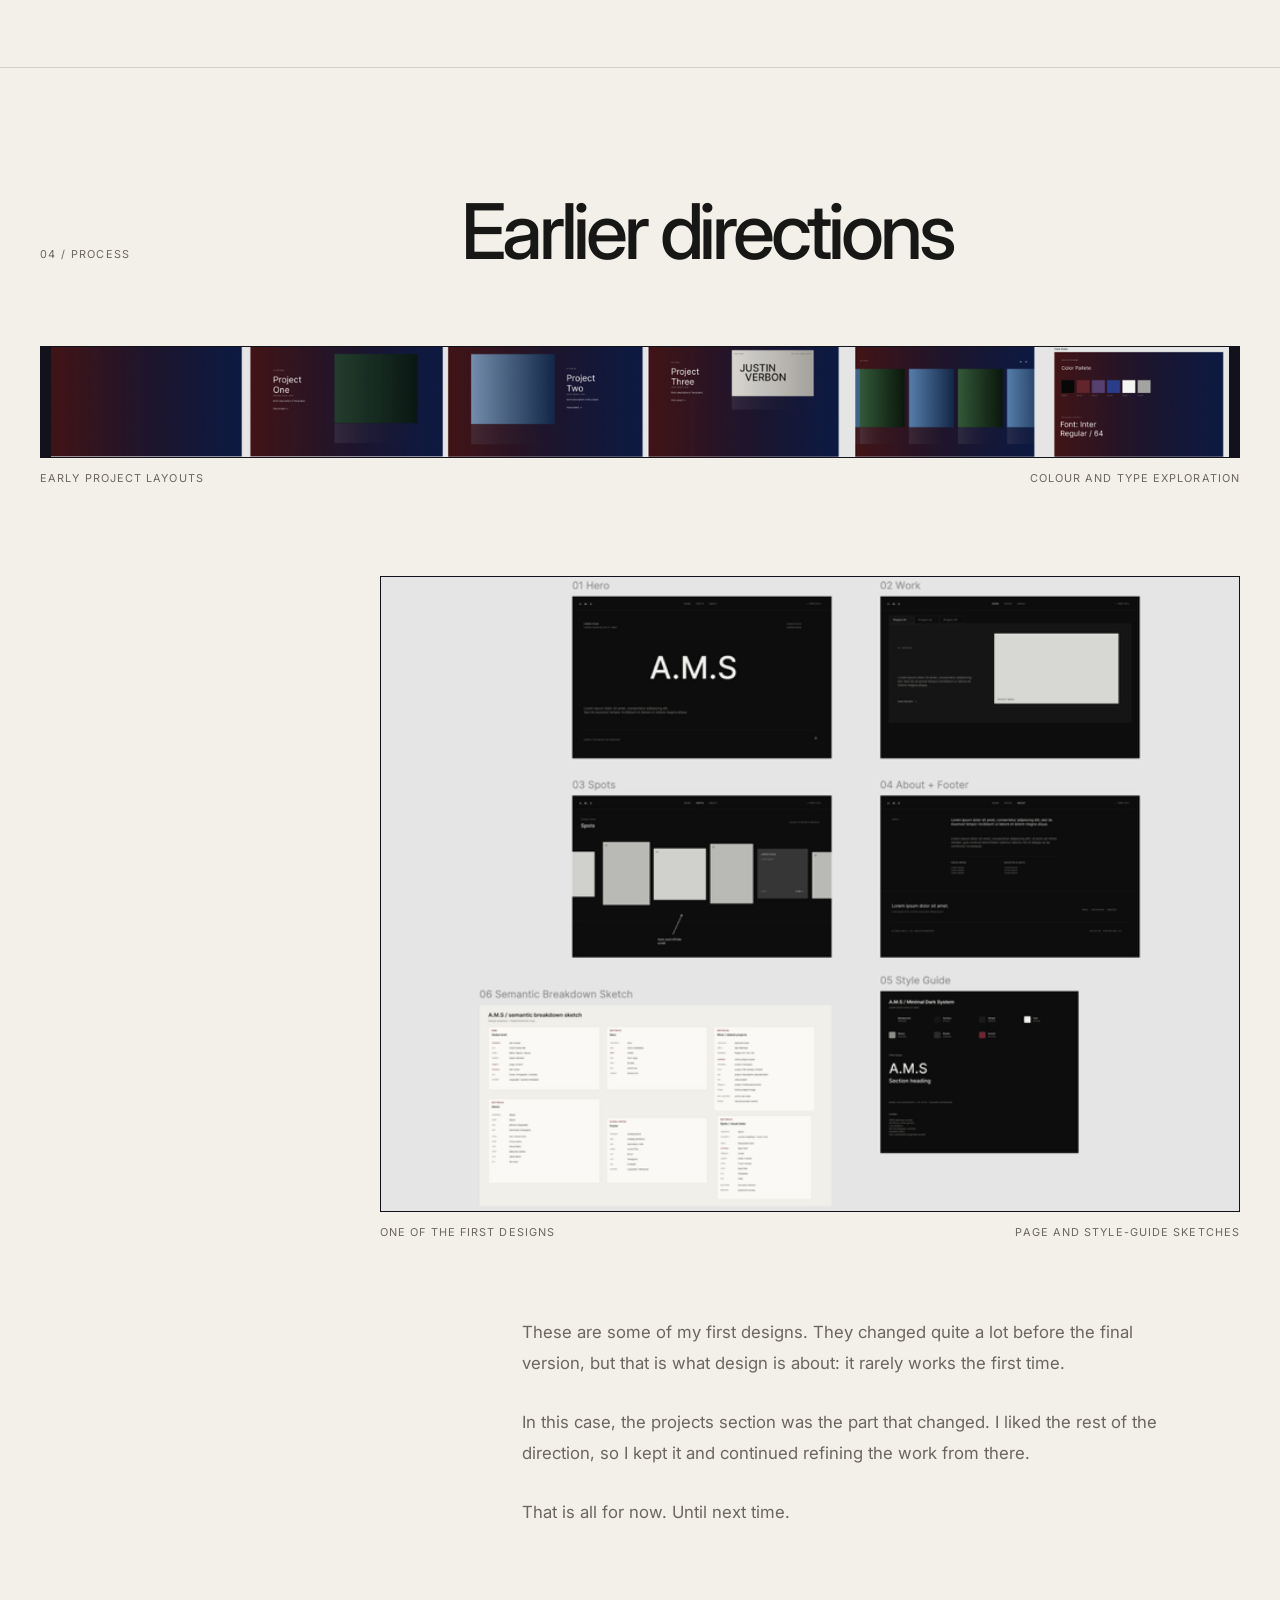
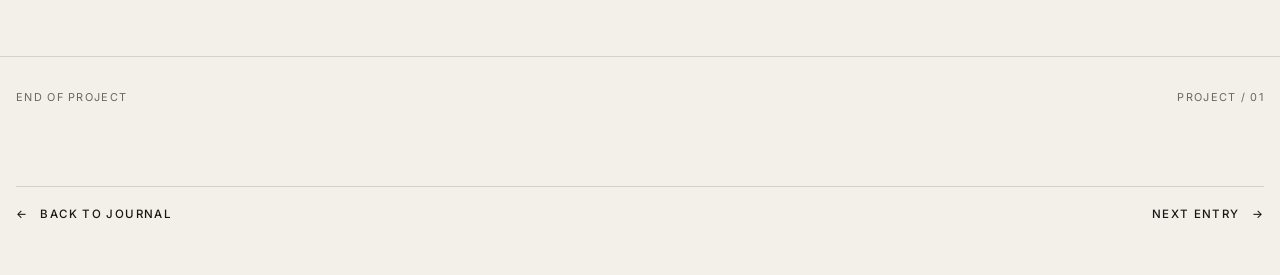
==== commit dd69f1ca: "adjuster the footer" ====
--- a/projects/squad-page/index.html
+++ b/projects/squad-page/index.html
@@ -317,17 +317,9 @@
                         <span>Back to Journal</span>
                     </a>
 
-                    <a
-                        class="project-live"
-                        href="https://justinverbon1234.github.io/your-tribe-squad-page/"
-                        target="_blank"
-                        rel="noopener noreferrer"
-                    >
-                        <span>
-                            View live project
-                            <small>Squad-page</small>
-                        </span>
-                        <span aria-hidden="true">↗</span>
+                    <a class="project-next" href="../../journal/squad-page.html">
+                        <span>Next Entry</span>
+                        <span aria-hidden="true">→</span>
                     </a>
 
                 </nav>
--- a/styles/project.css
+++ b/styles/project.css
@@ -276,14 +276,15 @@
 }
 
 .project-navigation {
-    display: grid;
-    grid-template-columns: 1fr 1fr;
+    display: flex;
+    justify-content: space-between;
+    align-items: stretch;
 
     border-top: 1px solid var(--border);
 }
 
 .project-navigation a {
-    min-height: 160px;
+    min-height: 56px;
 
     display: flex;
     align-items: center;
@@ -293,13 +294,12 @@
 
     transition:
         color var(--transition-default),
-        padding var(--transition-default);
-}
-
-.project-back {
-    gap: 1rem;
-
-    border-right: 1px solid var(--border);
+        transform var(--transition-default);
+}
+
+.project-back,
+.project-next {
+    gap: 0.75rem;
 
     font-size: 0.72rem;
     font-weight: 500;
@@ -307,33 +307,8 @@
     letter-spacing: 0.12em;
 }
 
-.project-live {
-    padding-left: 3rem;
-
-    justify-content: space-between;
-    gap: 2rem;
-
-    text-align: left;
-}
-
-.project-live > span:first-child {
-    display: flex;
-    flex-direction: column;
-    gap: 0.4rem;
-
-    font-size: 0.68rem;
-    text-transform: uppercase;
-    letter-spacing: 0.12em;
-}
-
-.project-live small {
-    color: var(--text);
-
-    font-size: clamp(1.5rem, 3vw, 3rem);
-    font-weight: 500;
-    line-height: 1;
-    letter-spacing: -0.04em;
-    text-transform: none;
+.project-next {
+    margin-left: auto;
 }
 
 .project-navigation a:hover {
@@ -341,11 +316,11 @@
 }
 
 .project-back:hover {
-    padding-left: 0.75rem;
-}
-
-.project-live:hover {
-    padding-left: 3.75rem;
+    transform: translateX(-0.25rem);
+}
+
+.project-next:hover {
+    transform: translateX(0.25rem);
 }
 
 .project-navigation a:focus-visible {
@@ -392,24 +367,12 @@
     }
 
     .project-navigation {
-        grid-template-columns: 1fr;
-    }
-
-    .project-navigation a {
-        min-height: 120px;
-    }
-
-    .project-back {
-        border-right: 0;
-        border-bottom: 1px solid var(--border);
-    }
-
-    .project-live {
-        padding-left: 0;
-    }
-
-    .project-live:hover {
-        padding-left: 0.75rem;
+        justify-content: flex-start;
+    }
+
+    .project-back,
+    .project-next {
+        min-height: 56px;
     }
 
 }
@@ -460,4 +423,9 @@
         transition: none;
     }
 
-}
+    .project-back:hover,
+    .project-next:hover {
+        transform: none;
+    }
+
+}
